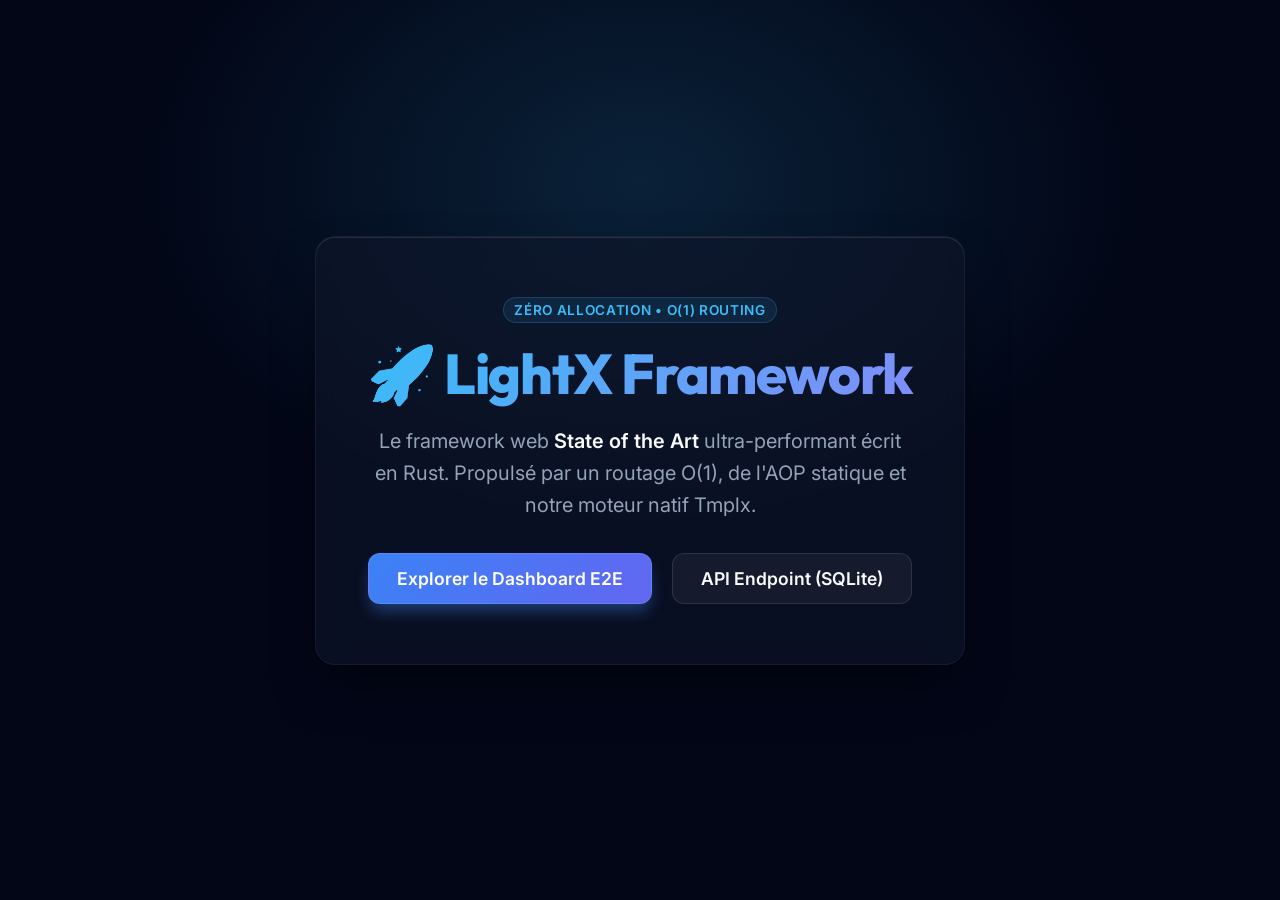
==== lightx-web/templates/index.html @ 5e51104f "lightx-api and lightx-web" ====
<!DOCTYPE html>
<html lang="fr">
<head>
    <meta charset="UTF-8">
    <meta name="viewport" content="width=device-width, initial-scale=1.0">
    <title>LightX Framework - State of the Art</title>
    <link href="https://fonts.googleapis.com/css2?family=Inter:wght@400;600;800&family=Outfit:wght@500;700;900&display=swap" rel="stylesheet">
    <style>
        :root {
            --primary: #38bdf8;
            --secondary: #818cf8;
            --bg-base: #020617;
            --bg-card: #0f172a;
            --text-main: #f8fafc;
            --text-muted: #94a3b8;
        }
        
        * {
            box-sizing: border-box;
            margin: 0;
            padding: 0;
        }

        body { 
            font-family: 'Inter', sans-serif; 
            background: var(--bg-base); 
            color: var(--text-main); 
            display: flex; 
            align-items: center; 
            justify-content: center; 
            min-height: 100vh;
            overflow-x: hidden;
        }

        /* Subtle background glow effect */
        body::before {
            content: '';
            position: absolute;
            top: -20vh;
            left: 50%;
            transform: translateX(-50%);
            width: 80vw;
            height: 80vh;
            background: radial-gradient(ellipse at center, rgba(56, 189, 248, 0.15), transparent 70%);
            z-index: -1;
            pointer-events: none;
        }

        .container { 
            text-align: center; 
            background: rgba(15, 23, 42, 0.6); 
            padding: 60px 50px; 
            border-radius: 20px; 
            box-shadow: 0 25px 50px -12px rgba(0, 0, 0, 0.5), inset 0 1px 0 rgba(255, 255, 255, 0.1); 
            max-width: 650px;
            backdrop-filter: blur(12px);
            -webkit-backdrop-filter: blur(12px);
            border: 1px solid rgba(255, 255, 255, 0.05);
            animation: slideUp 0.6s cubic-bezier(0.16, 1, 0.3, 1);
        }

        @keyframes slideUp {
            from { opacity: 0; transform: translateY(30px); }
            to { opacity: 1; transform: translateY(0); }
        }

        h1 { 
            font-family: 'Outfit', sans-serif;
            font-size: 3.5rem; 
            font-weight: 800;
            margin-bottom: 1rem; 
            background: linear-gradient(135deg, var(--primary), var(--secondary)); 
            -webkit-background-clip: text; 
            background-clip: text;
            color: transparent; 
            letter-spacing: -0.025em;
        }

        p { 
            font-size: 1.25rem; 
            color: var(--text-muted); 
            line-height: 1.6;
            margin-bottom: 2rem;
        }
        
        strong {
            color: var(--text-main);
            font-weight: 600;
        }

        .links { 
            display: flex; 
            gap: 20px; 
            justify-content: center; 
            flex-wrap: wrap;
        }

        .btn { 
            padding: 14px 28px; 
            border-radius: 12px; 
            font-weight: 600; 
            text-decoration: none; 
            transition: all 0.25s cubic-bezier(0.4, 0, 0.2, 1);
            font-size: 1.1rem;
            display: inline-flex;
            align-items: center;
            justify-content: center;
        }

        .btn-primary {
            background: linear-gradient(135deg, #3b82f6, #6366f1);
            color: white;
            box-shadow: 0 10px 15px -3px rgba(59, 130, 246, 0.4);
            border: 1px solid rgba(255, 255, 255, 0.1);
        }

        .btn-primary:hover { 
            transform: translateY(-3px) scale(1.02);
            box-shadow: 0 15px 25px -5px rgba(59, 130, 246, 0.5);
            background: linear-gradient(135deg, #2563eb, #4f46e5);
        }

        .btn-outline {
            background: rgba(255, 255, 255, 0.05);
            color: var(--text-main);
            border: 1px solid rgba(255, 255, 255, 0.1);
        }

        .btn-outline:hover {
            background: rgba(255, 255, 255, 0.1);
            transform: translateY(-3px);
        }

        /* Micro-animations and floating tags */
        .badge {
            background: rgba(56, 189, 248, 0.1);
            color: var(--primary);
            padding: 4px 10px;
            border-radius: 20px;
            font-size: 0.85rem;
            font-weight: 600;
            margin-bottom: 15px;
            display: inline-block;
            border: 1px solid rgba(56, 189, 248, 0.2);
            text-transform: uppercase;
            letter-spacing: 0.05em;
        }

    </style>
</head>
<body>
    <div class="container">
        <div class="badge">Zéro Allocation &bull; O(1) Routing</div>
        <h1>🚀 LightX Framework</h1>
        <p>Le framework web <strong>State of the Art</strong> ultra-performant écrit en Rust. Propulsé par un routage O(1), de l'AOP statique et notre moteur natif Tmplx.</p>
        
        <div class="links">
            <a href="/dashboard" class="btn btn-primary">Explorer le Dashboard E2E</a>
            <a href="/api/sqlite/db-demo" class="btn btn-outline">API Endpoint (SQLite)</a>
        </div>
    </div>
</body>
</html>
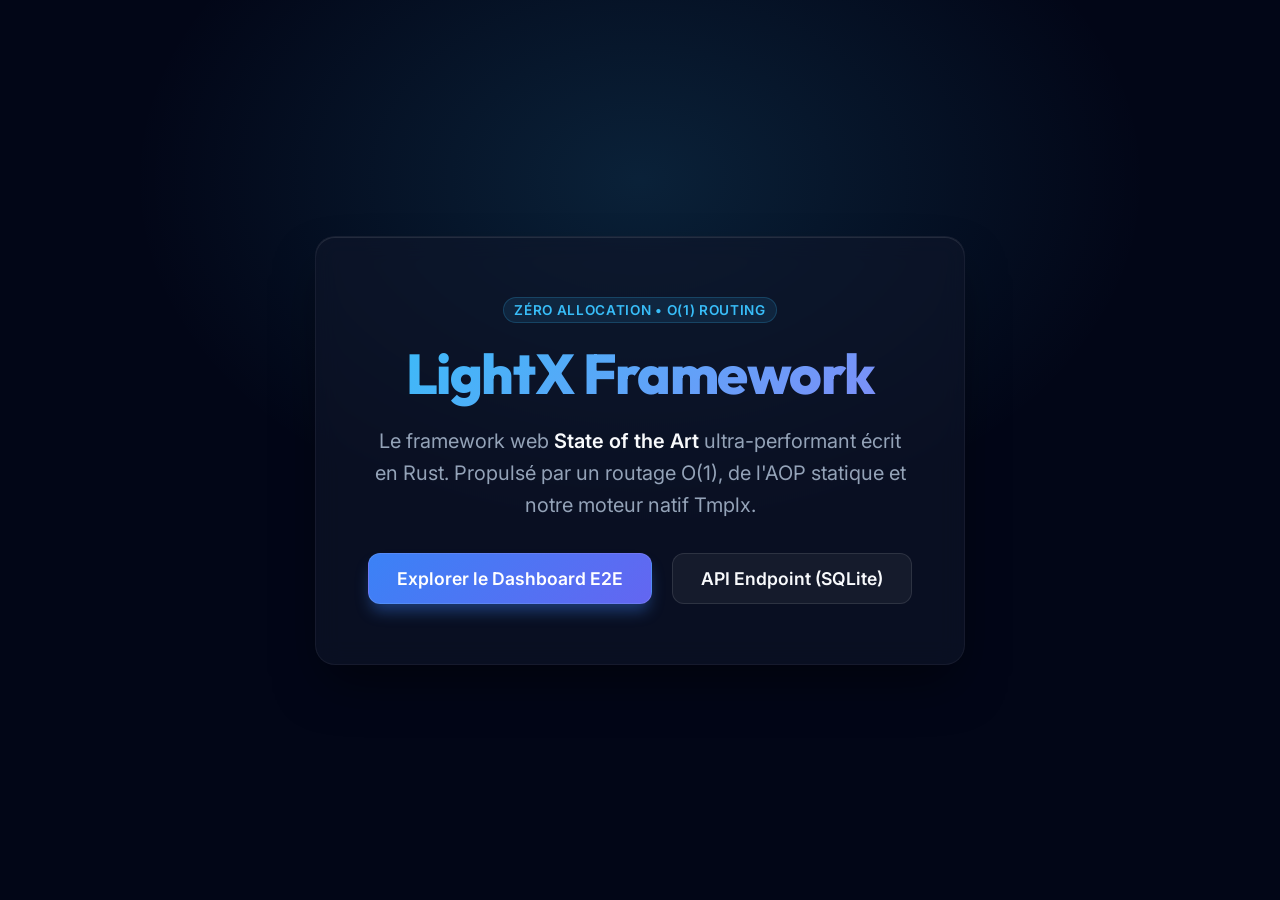
==== commit b217a186: "doc" ====
--- a/lightx-web/templates/index.html
+++ b/lightx-web/templates/index.html
@@ -151,7 +151,7 @@
 <body>
     <div class="container">
         <div class="badge">Zéro Allocation &bull; O(1) Routing</div>
-        <h1>🚀 LightX Framework</h1>
+        <h1> LightX Framework</h1>
         <p>Le framework web <strong>State of the Art</strong> ultra-performant écrit en Rust. Propulsé par un routage O(1), de l'AOP statique et notre moteur natif Tmplx.</p>
         
         <div class="links">
